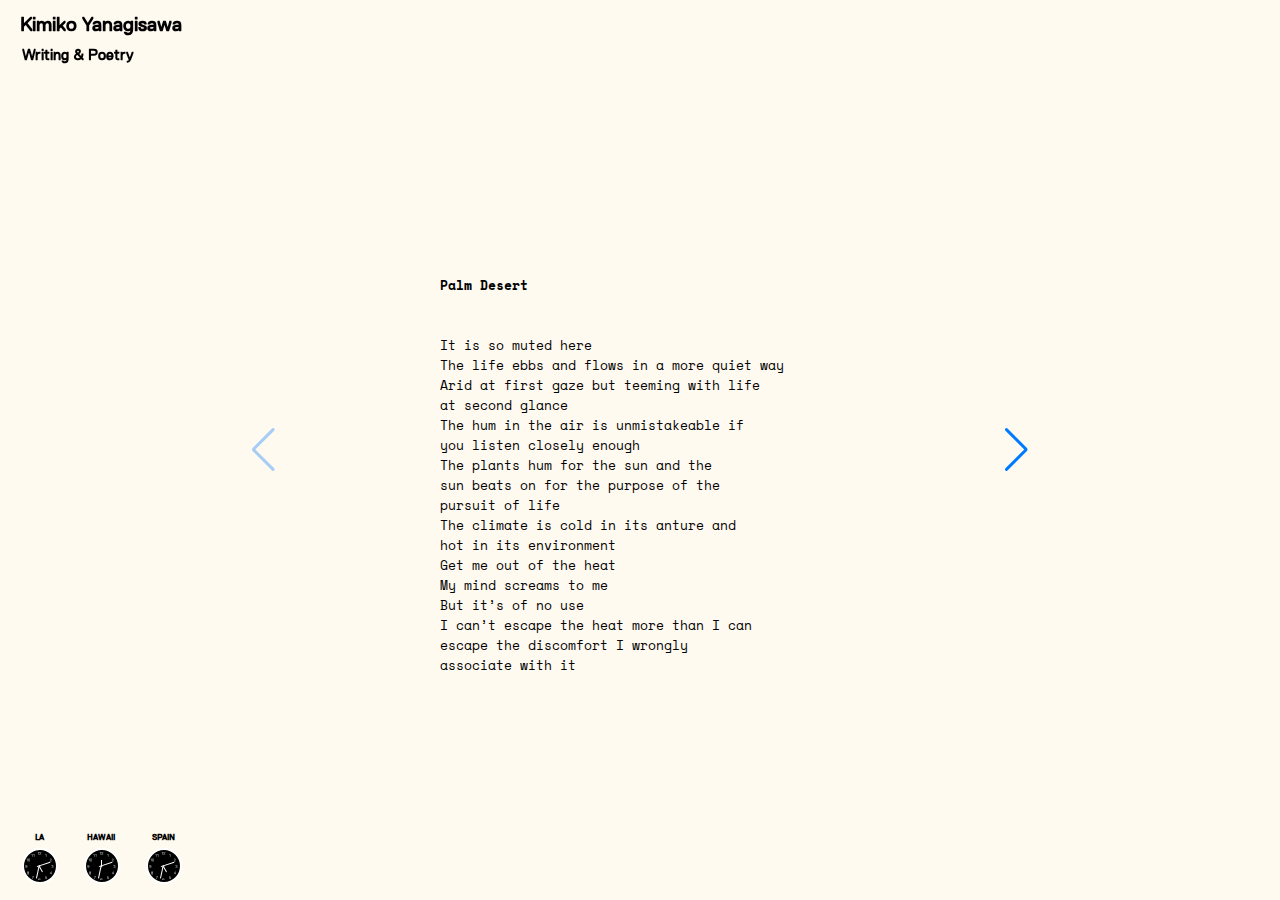
==== index.html @ bc4dc04d "First Commit" ====
<!DOCTYPE html>
<html lang="en">

    <head>

        <title>Kimiko Yanagisawa</title>
        <meta charset="utf-8">
        <meta name="viewport" content="width=device-width, user-scalable=no, minimum-scale=1.0, maximum-scale=1.0">
        <link type="text/css" rel="stylesheet" href="style.css">
        <link rel="icon" type="image/png" href="imgs/plusicon.png">

        <link href="https://fonts.googleapis.com/css2?family=Syne:wght@600&display=swap" rel="stylesheet">
        <script src="https://ajax.googleapis.com/ajax/libs/jquery/3.5.1/jquery.min.js"></script>
        <script src="https://unpkg.com/typewriter-effect@latest/dist/core.js"></script>
        <script src="js/anime.min.js"></script>


        <!-- SLIDER JS-->
        <link rel="stylesheet" href="https://cdn.jsdelivr.net/npm/swiper@11/swiper-bundle.min.css"/>
        <script src="https://cdn.jsdelivr.net/npm/swiper@11/swiper-bundle.min.js"></script>
        
        <link rel="preconnect" href="https://fonts.googleapis.com">
<link rel="preconnect" href="https://fonts.gstatic.com" crossorigin>
<link href="https://fonts.googleapis.com/css2?family=Space+Mono&display=swap" rel="stylesheet">

    </head>

    <body>


        <nav>
            <!-- HOME BUTTON TOP LEFT-->

            <div class="khj">
                <a href="index.html" class="khjbutton"><h1>Kimiko Yanagisawa</h1></a>
                <h2 id="khj">Writing &amp; Poetry</h2>
            </div>

            <!-- NAV LINKS -->
            <div class="links">

                <a href="AboutMe.html"><h2 id="button1">ABOUT ME</h2></a>
                <a href="Essays.html"><h2 id="button2">ESSAYS</h2></a>
                <a href="https://www.instagram.com/kimikowrites/" target="_blank"><h2 id="button3">POEMS</h2 ></a>

            </div>
        </nav>

        <!-- MOBILE NAV-->

        <div class="mobilenav">
            <div class="mobilekhj">
                <a href="index.html" class="khjbutton"><h1>Kimiko Yanagisawa</h1></a>
                <img  class="globeicon" src="https://culturenojhome.files.wordpress.com/2019/04/earth-icon.gif?w=200"><h2 id="mobilekhj">eric joo</h2>
            </div>

            <div class="links">

                <a href="Sketches.html"><h2>DRAWINGS</h2></a>
                <a href="Posters.html"><h2>POSTERS</h2></a>
                <a href=""><h2>ABOUT ME</h2></a>

            </div>

            <div class="plus">
                <h1><span onclick="openNav()">+</span></h1>
            </div>

            <div id="myNav" class="overlay">

                <!-- Button to close the overlay navigation -->
                <a href="javascript:void(0)" class="closebtn" onclick="closeNav()"><h1>x</h1></a>

                <!-- Overlay content -->
                <div class="overlay-content">
                    <div class="whitekhj">
                        <a href="index.html" class="khjbutton"><h1 id="whitekhj">home</h1></a>
                    </div>
                    <br>

                    <a href="Sketches.html">About Me</a>
                    <a href="JM.html">Essays</a>
                    <a href="OHT.html">Poems</a>
                    <a href="CC.html">Instagram</a>
                
                </div>
            </div>
        </div>


        <!-- Slider main container -->
        <!-- Swiper -->
  <div class="swiper">
    <div class="swiper-wrapper">
      <div class="swiper-slide">
          <div class="poem">
          
          <div class="title">Palm Desert</div><br><br>
          
          It is so muted here<br>The life ebbs and flows in a more quiet way<br>Arid at first gaze but teeming with life<br>at second glance<br>The hum in the air is unmistakeable if<br>you listen closely enough<br>The plants hum for the sun and the<br>sun beats on for the purpose of the<br>pursuit of life<br>The climate is cold in its anture and<br>hot in its environment<br>Get me out of the heat<br>My mind screams to me<br>But it’s of no use<br>I can’t escape the heat more than I can<br>escape the discomfort I wrongly<br>associate with it
        
          
          </div>
      </div>
      <div class="swiper-slide">
          <div class="poem">
          
          <div class="title">Difficulty Breathing</div><br><br>
          
         What is this sadness I feel<br>Deep in my heart<br>It hollows me out and resides as a<br>lonely tenant<br><br>I have more than most<br>Less than some<br><br>I see the sadness around me<br>The disparity presses in<br><br>The pressure insurmountable<br>Can it be I wasn’t made for a world<br>such as this<br>Can it be I was meant for something softer<br>A world kinder<br>Lighter
        
          
          </div>
      </div>
      <div class="swiper-slide">
          <div class="poem">
          
          <div class="title">Palm Desert</div><br><br>
          
          It is so muted here<br>The life ebbs and flows in a more quiet way<br>Arid at first gaze but teeming with life<br>at second glance<br>The hum in the air is unmistakeable if<br>you listen closely enough<br>The plants hum for the sun and the<br>sun beats on for the purpose of the<br>pursuit of life<br>The climate is cold in its anture and<br>hot in its environment<br>Get me out of the heat<br>My mind screams to me<br>But it’s of no use<br>I can’t escape the heat more than I can<br>escape the discomfort I wrongly<br>associate with it
        
          
          </div>
      </div>
      <div class="swiper-slide">
          <div class="poem">
          
          <div class="title">Palm Desert</div><br><br>
          
          It is so muted here<br>The life ebbs and flows in a more quiet way<br>Arid at first gaze but teeming with life<br>at second glance<br>The hum in the air is unmistakeable if<br>you listen closely enough<br>The plants hum for the sun and the<br>sun beats on for the purpose of the<br>pursuit of life<br>The climate is cold in its anture and<br>hot in its environment<br>Get me out of the heat<br>My mind screams to me<br>But it’s of no use<br>I can’t escape the heat more than I can<br>escape the discomfort I wrongly<br>associate with it
        
          
          </div>
      </div>
      <div class="swiper-slide">Slide 3</div>
      <div class="swiper-slide">Slide 4</div>
      <div class="swiper-slide">Slide 5</div>
      <div class="swiper-slide">Slide 6</div>
      <div class="swiper-slide">Slide 7</div>
      <div class="swiper-slide">Slide 8</div>
      <div class="swiper-slide">Slide 9</div>
      <div class="swiper-slide">Slide 10</div>
    </div>
    <!-- Add Pagination -->   
    <!-- Add Arrows -->
    <div class="swiper-button-next"></div>
    <div class="swiper-button-prev"></div>
  </div>

        <!--  CLOCK -->
        <section class="cities">

            <div class="clock">
                <h1>LA</h1>
                <analog-clock dark></analog-clock>
            </div>
            <div class="clock">
                <h1>HAWAII</h1>
                <analog-clock offset="-5" dark></analog-clock>
            </div>
            <div class="clock">
                <h1>SPAIN</h1>
                <analog-clock offset="0" dark></analog-clock>
            </div>
        </section>



        <!--  CODE TO RUN LIBRARIES-->

        <script type="module" src="js/clock.js"></script>

        <!-- tilt.js -->
        <script type="text/javascript" src="js/vanilla-tilt.js"></script>
        <script type="text/javascript">

            // CHANGES
            var card = document.querySelectorAll(".card")
            for (var i = 0; i < card.length; i++) {
                card[i].setAttribute("data-tilt", "");
                card[i].setAttribute("data-tilt-reset", "false");
            }

            VanillaTilt.init(card, {
                reverse: true,
                max: 30,
                startX: -0,
                startY: -0,
                speed: 5000,

                scale: 1.010,
                transition: true,
                gyroscope: true,
                gyroscopeMaxAngleX: 20,
                gyroscopeMinAngleX: -20
            });
        </script>

        <script>
            // Reset VanillaTilt

            timeOut = 500; // delay in milliseconds

            $(".container").mouseleave(function () {
                setTimeout(function() {
                    var card = document.querySelectorAll(".card")
                    for (var i = 0; i < card.length; i++) {
                        card[i].vanillaTilt.destroy();
                    }
                    VanillaTilt.init(card, {
                        reverse: true,
                        max: 30,
                        startX: 0,
                        startY: 0,
                        speed: 5000,
                        scale: 1.010,
                        transition: true,
                        gyroscope: true,
                        gyroscopeMaxAngleX: 20,
                        gyroscopeMinAngleX: -20
                    });
                }, timeOut);
            })

        </script>

        <!--  Typewriter.js  -->
        <script>
            var app = document.getElementById('khj');

            var typewriter = new Typewriter(app, {
                loop: true,
                delay: 75,
            });

            typewriter
                .typeString('作家とクリエイター')
                .pauseFor(2500)
                .deleteChars(20)
                .typeString('Writer & Creator')
                .pauseFor(2500)
                .deleteChars(20)
                .start();
        </script>

        <script>
            var app = document.getElementById('mobilekhj');

            var typewriter = new Typewriter(app, {
                loop: true,
                delay: 75,
            });

            typewriter
                .typeString('作家とクリエイター')
                .pauseFor(2500)
                .deleteChars(20)
                .typeString('Writer & Creator')
                .pauseFor(2500)
                .deleteChars(20)
                .start();
        </script>

        <script>
            var slider = document.getElementById("slider");
            var output = document.getElementById("demo");

            output.innerHTML = slider.value; // Display the default slider value
            sliderHandler.apply(slider); // Initialize link's value by calling the handler

            // Update the current slider value (each time you drag the slider handle)
            slider.oninput = sliderHandler;
            function sliderHandler() {
                output.innerHTML = this.value;

                if(this.value==1)
                    $("#scrollimg-container1").css({'display':'block'});
                else if(this.value!=1)
                    $("#scrollimg-container1").css({'display':'none'});

                if(this.value==2)
                    $("#scrollimg-container2").css({'display':'block'});
                else if(this.value!=2)
                    $("#scrollimg-container2").css({'display':'none'});

                if(this.value==3)
                    $("#scrollimg-container3").css({'display':'block'});
                else if(this.value!=3)
                    $("#scrollimg-container3").css({'display':'none'});

                if(this.value==4)
                    $("#scrollimg-container4").css({'display':'block'});
                else if(this.value!=4)
                    $("#scrollimg-container4").css({'display':'none'});

                if(this.value==5)
                    $("#scrollimg-container5").css({'display':'block'});
                else if(this.value!=5)
                    $("#scrollimg-container5").css({'display':'none'});

                if(this.value==6)
                    $("#scrollimg-container6").css({'display':'block'});
                else if(this.value!=6)
                    $("#scrollimg-container6").css({'display':'none'});

                if(this.value==7)
                    $("#scrollimg-container7").css({'display':'block'});
                else if(this.value!=7)
                    $("#scrollimg-container7").css({'display':'none'});

                if(this.value==8)
                    $("#scrollimg-container8").css({'display':'block'});
                else if(this.value!=8)
                    $("#scrollimg-container8").css({'display':'none'});

                if(this.value==9)
                    $("#scrollimg-container9").css({'display':'block'});
                else if(this.value!=9)
                    $("#scrollimg-container9").css({'display':'none'});

            }

        </script>

        <script>
            /* Open */
            function openNav() {
                document.getElementById("myNav").style.display = "block";
            }

            /* Close */
            function closeNav() {
                document.getElementById("myNav").style.display = "none";
            }
        </script>

        <script>
            var swiper = new Swiper('.swiper', {
                
      spaceBetween: 30,
      pagination: {
        el: '.swiper-pagination',
        clickable: true,
      },
                navigation: {
        nextEl: '.swiper-button-next',
        prevEl: '.swiper-button-prev',
      },
 
                
    });
        </script>

    </body>

</html>
---- style.css ----
@font-face {
    font-family: Juliette;
    src: url(./fonts/Juliette.otf);
}

@font-face {
    font-family: JulietteReg;
    src: url(./fonts/Juliette-Regular.otf);
}

@font-face {
    font-family: Graphik;
    src: url(./fonts/Graphik.otf);
}

@font-face {
    font-family: GraphikBold;
    src: url(./fonts/Graphik-Bold.otf);
}

@font-face {
    font-family: Apercu;
    src: url(./fonts/Apercu.otf);
}

@font-face {
    font-family: Altima;
    src: url(./fonts/Altima.otf);
}

@font-face {
    font-family: FF7;
    src: url(./fonts/Final_Fantasy_VII.ttf);
}

@font-face {
    font-family: ReplicaReg;
    src: url(./fonts/Replica-Regular.otf);
}

@font-face {
    font-family: ReplicaBold;
    src: url(./fonts/Replica-Bold.otf);
}

html{

}

body{
    overflow: hidden;
    margin: 0;
    padding: 0;
    background-color: floralwhite;
}

nav{
    display: block;
}

@media all and (max-width: 800px) {
    nav{
        display: none;
    }
}

.mobilenav{
    display: none;
}

@media all and (max-width: 800px) {
    .mobilenav{
        display: block;
    }
}

.projectkhj{
    display: none;
    position: fixed;
    left: 20px;
    top: 13px;
    z-index: 10000;
}

@media all and (max-width: 800px) {
    .projectkhj{
        display: block;
    }
}

.projectkhj a{
    text-decoration: none;
}

.projectkhj h1{
    color: black;
    font-family: ReplicaReg;
    font-size: 35px;
    margin: 0px;
    padding: 0px;
}

.mobilekhj{
    display: none;
    position: fixed;
    left: 20px;
    top: 13px;
    z-index: 10000;
    width: 370px;
}

@media all and (max-width: 800px) {
    .mobilekhj{
        display: block;
    }
}

#mobilekhj{
    position: absolute;
    top: 53px;
    margin-left: 23px;
}

.mobilekhj a{
    text-decoration: none;
}

.mobilekhj h1{
    color: black;
    font-family: ReplicaReg;
    font-size: 30px;
    margin: 0px;
    padding: 0px;
}

.mobilekhj h2{
    color: black;
    font-family: ReplicaReg;
    font-size: 13px;
    margin: 0px;
    padding: 0px;
}

.whitekhj{
    position: absolute;
    left: 20px;
    top: -57px;
}

.whitekhj h1{
    color: white;
    font-family: ReplicaReg;
    font-size: 35px;
    margin: 0px;
    padding: 0px;
}

#khj{
    margin-top: 10px;
    margin-left: 2px;
}

.globeicon{
    position: absolute;
    left: 2px;
    top: 62px;
    width: 15px;
}


@media all and (max-width: 800px) {
    .globeicon{
        top: 53px;
    }
}

.khj{
    position: fixed;
    left: 20px;
    top: 12px;
    z-index: 10000;
}

.khj a{
    text-decoration: none;
}

.khj h1{
    color: black;
    font-family: ReplicaReg;
    font-size: 20px;
    margin: 0px;
    padding: 0px;
}

.khj h2{
    color: black;
    font-family: ReplicaReg;
    font-size: 15px;
    margin: 0px;
    padding: 0px;
}

.links{
    position: fixed;
    left: -252px;
    top: 90px;
    text-decoration: none;
    text-align: left;
    z-index: 100;

}

@media all and (max-width: 800px) {
    .links{


    }
}

.links a{
    text-decoration: none;

}

.links h2{
    border: 1px solid black;
    padding: 5px 5px;
    border-radius: 10px;
    color: black;
    font-family: ReplicaReg;
    font-size: 12.5px;
    line-height: 11px;
    text-align: center;
}

.links h2:hover{
    background-color: black;
    color: white;
}

.plus{
    display: block;
    position: fixed;
    right: 20px;
    top: 20px;
    text-decoration: none;
    text-align: right;
    z-index: 10000;
}

.plus img{
    width: 100%;
    height: 100%;
    object-fit: cover;
    animation: 5s rotate linear infinite;
}

.plus h1{
    color: black;
    font-family: ReplicaReg;
    font-size: 40px;
    margin: 0px;
    padding: 0px;
    line-height: 25px;
    cursor: pointer;
}

@keyframes rotate {
    0% {
        transform: rotate(0deg);
    }
    100% {
        transform: rotate(-360deg);
    }
}

.formcontainer{
    position: absolute;
    top: px;
    width: 200px;
    left: 0px;
    z-index: 10;
    padding: 20px;
}

@media all and (max-width: 800px) {
    .formcontainer{
        display: none;
    }
}

/* Style inputs with type="text", select elements and textareas */
input[type=text], select, textarea {

    width: 200px; /* Full width */
    padding: 12px; /* Some padding */ 
    border: none;
    box-sizing: border-box; /* Make sure that padding and width stays in place */
    margin-bottom: 16px; /* Bottom margin */
    resize: none;
    font-family: apercu;
    border-radius: 20px 0px 0px 0px;
}

/* Style the submit button with a specific background color etc */
input[type=submit] {
    border: none;
    background-color: orangered;
    color: white;
    padding: 6px 10px;
    border-radius: 50px;
    cursor: pointer;
    font-family: apercu;
}

/* When moving the mouse over the submit button, add a darker green color */
input[type=submit]:hover {
    background-color: black;
}

.container{
    height: 100vh;
    width: calc(100vh);
    position: absolute;
    right: 0px;
    bottom: 0px;
    background-color: black;
    overflow: hidden;
}


@media all and (max-width: 800px) {
    .container{
        width: 100vw;
        height: 100vw;
        bottom: 0px;
        left: 0px;
    }
}

.notcontainer{
    height: 100vh;
    width: calc(100vh/3);
    position: absolute;
    right: 100vh;
    bottom: 0px;
    background-color: black;
}

@media all and (max-width: 800px) {
    .notcontainer{

        width: 100vw;
        height: calc(100vw / 3);
        bottom: 100vw;
        left: 0px;

    }
}

.notcard{
    float: left;
    box-sizing: border-box;
    background-color: floralwhite;
    width: calc(100vh / 3);
    height: calc(100vh / 3);
    transition: .25s;
    border-radius: 0px 18px 18px 0px;
}

@media all and (max-width: 800px) {
    .notcard{

        width: calc(100vw / 3);
        height: calc(100vw / 3);
        border-radius: 0px 0px 15px 15px;
    }
}

.card{
    float: left;
    box-sizing: border-box;
    background-color: floralwhite;
    width: calc(100vh / 3);
    height: calc(100vh / 3);
    transition: .25s;
    border-radius: 18px;
    /*
    display: flex;
    justify-content: center;
    */
    transform-style: preserve-3d;
    transform-origin: center;

    animation: .4s cardanim ease-in;

}


@media all and (max-width: 800px) {
    .card{
        border-radius: 15px;
        width: calc(100vw / 3);
        height: calc(100vw / 3);
        animation: none;
    }
}

@keyframes cardanim {
    0% {
        transform: scale(0.5);
        border-radius: 200px;
    }
    100% {
        transform: scale(1);
        border-radius: 18px;
    }
}

.card:hover {

}

.OHTbutton:hover + .OHT {
    display: block;
}

.CCbutton:hover + .CC {
    display: block;
}

.SVAbutton:hover + .SVA {
    display: block;
}

.AGbutton:hover + .AG {
    display: block;
}

.TCbutton:hover + .TC {
    display: block;
}

.Posterbutton:hover + .Poster {
    display: block;
}

.khjbutton:hover + .Profile {
    display: block;
}

.Sketchbutton:hover + .Sketch {
    display: block;
}

.extrasbutton:hover + .extras {
    display: block;
}


.card img{
    position: relative;
    left: 50%;
    top: 50%;
    transform: translate(-50%, -50%) translateZ(0px);
    width: 50%;
    height: 50%;
    object-fit: cover;

}

@media all and (max-width: 800px) {
    .card img{
        width: 60%;
        height: 60%;
    }
}

.hiddencontainer{
    display: block;
    position: fixed;
    z-index: 1000;
    width: 25vw;
    top: 20px;
    left: 20px;
    animation: .5s imgopacity ease;
    background-color: floralwhite;

}

@media all and (max-width: 800px) {
    .hiddencontainer img{
        display: none;
    }
}

@media all and (max-width: 800px) {
    .hiddencontainer h3{
        display: none;
    }
}

.OHT{
    display: none;
}

.CC{
    display: none;
}

.SVA{
    display: none;
}

.AG{
    display: none;
}

.TC{
    display: none;
}

.Poster{
    display: none;
}

.Profile{
    display: none;
}

.Sketch{
    display: none;
}

.extras{
    display: none;
}

@keyframes imgopacity {
    0% {
        opacity: 0;
    }
    100% {
        opacity: 1;
    }
}

.hiddencontainer img{
    width: 100%;
    height: 100%;
    object-fit: cover;
}

.hiddencontainer h3{
    margin: 5px 0px;
    padding: 0px;
    font-family: Apercu;
    font-size: 12.5px;
    line-height: 20px;
    color: black;
}

.overlay { 
    display: none;
    height: 100%;
    width: 100%;
    position: fixed; 
    z-index: 100000; 
    left: 0;
    top: 0;
    background-color: black; 
    overflow-x: hidden; 
    transition: 1s; 

}

/* Position the content inside the overlay */
.overlay-content {
    position: relative;
    top: 60px; 
    text-align: left; 
    margin-top: 0px; 
    padding: 0px 20px 0px 20px;
}

.overlay .overlay-content a {
    padding: 10px 0px;
    text-decoration: none;
    font-family: ReplicaReg;
    font-size: 24px;
    color: white;
    display: block;
}


.overlay a:hover, .overlay a:focus {
    color: #f1f1f1;
}


.overlay .closebtn {
    position: absolute;
    top: 20px;
    right: 22px;
    padding: 0px;
    text-decoration: none;
}

.overlay .closebtn h1{
    color: white;
    font-family: ReplicaReg;
    font-size: 35px;
    margin: 0px;
    padding: 0px;
    line-height: 25px;
    cursor: pointer;

}

.nextprev{


}

@media all and (max-width: 800px) {
    .nextprev{
        display: none;
    }
}

.next{
    position: absolute;
    top: 0px;
    left: 47px;

}

.next a{
    text-decoration: none;
}

.next h1{
    font-family: ReplicaReg;
    font-size: 40px;
    color: black;
    line-height: 0px;

}

.prev{
    position: fixed;
    bottom: 5px;
    left: 15px;

}

.prev a{
    text-decoration: none;
}

.prev h1{
    font-family: ReplicaReg;
    font-size: 40px;
    color: black;
    line-height: 0px;

}

.next: hover{
    animation: .5s bounce infinite;
    transform: scaleX(2);
}

.prev: hover{
    animation: .5s bounce infinite;
}


@keyframes bounce{

    0%{
        transform: translateY(0px);
    }

    100%{
        transform: translateY(50px);
    }

}

.bgoverlay{
    position: absolute; left: 0px; width: 100%; height: 100%; background-color: white; z-index: 10000000;
}


.anim-container{
    position: absolute; 
    left: 20px;
    bottom: 150px;
    height: 335px;
    width: 200px;
    margin: 0px;
    padding: 0px;
    overflow: hidden;

}

.scrollimg-container{

    background: transparent;
    display: none;
    position: absolute;
    bottom: 35px;


}

#scrollimg1{
    width: 80%;
    height: 80%;
    object-fit: contain;


}


.slidecontainer{

    display: block;
    width: 280px;
    height: 30px;
    position: absolute;

    bottom: 0px;
    margin: 0 auto;


}

.slidercss{
    -webkit-appearance: none;  /* Override default CSS styles */
    appearance: none;
    width: 155px;
    height: 20px;
    background: black;
    border-radius: 50px;
    margin: 0px;
    padding: 3px;
}

.slidercss:hover{
    opacity: 1;
}

.slidercss::-webkit-slider-thumb {
    -webkit-appearance: none;
    appearance: none;
    width: 15px;
    height: 15px;
    color: white;
    background-color: white;
    border-radius: 40px;
    cursor: pointer;
    transition: .3s;
}

.slidercss::-moz-range-thumb {
    width: 15px;
    height: 15px;
    color: white;
    background: white;
    border-radius: 40px;
    cursor: pointer;
    transition: 0.3s;
}

#demo{ color: transparent; }






section {

    position: absolute;
    left: 21.5px;
    bottom: 20px;
    display: grid;
    grid-template-columns: 1fr 1fr 1fr;
    padding: 0em;

}

section h1{
    font-family: ReplicaBold;
    font-size: 8px;
    color: black;
    margin-left: 3px;
}

.clock {
    justify-self: center;
    text-align: center;
    margin-right: 30px;


}

analog-clock {
    width: 2rem;
    height: 2rem;

}

#button1{

    animation: buttonanim .5s ease-out;
    animation-fill-mode: forwards;
}

#button2{

    animation: buttonanim .5s ease-out;
    animation-fill-mode: forwards;
    animation-delay: .1s;
}

#button3{

    animation: buttonanim .5s ease-out;
    animation-fill-mode: forwards;
    animation-delay: .2s;
}

#button4{

    animation: buttonanim .5s ease-out;
    animation-fill-mode: forwards;
    animation-delay: .3s;
}

#button5{

    animation: buttonanim .5s ease-out;
    animation-fill-mode: forwards;
    animation-delay: .4s;
}

@keyframes buttonanim {
    from {transform: translateX(0px)}
    to {transform: translateX(272px)}
}



html,
body {
    position: relative;
    height: 100%;
}

body {

    margin: 0;
    padding: 0;
}

.swiper {
    position: relative;
    top: 50%;
    transform: translateY(-50%);

    width: 800px;
    height: 450px;
}


@media all and (max-width: 800px) {
    .swiper{
        width: 400px;
        height: 450px;;
    }
}

.swiper-slide {

    text-align: center;
    font-family: space mono;
    font-size: 13px;
       background-color: floralwhite;

    /* Center slide text vertically */
    display: -webkit-box;
    display: -ms-flexbox;
    display: -webkit-flex;
    display: flex;
    -webkit-box-pack: center;
    -ms-flex-pack: center;
    -webkit-justify-content: center;
    justify-content: center;
    -webkit-box-align: center;
    -ms-flex-align: center;
    -webkit-align-items: center;
    align-items: center;
}

@media all and (max-width: 800px) {
    .swiper-slide{
        font-size: 10px;
        line-height: 16px;
    }
}

.poem{
    text-align: left;
    width: 50%;
    margin: auto;
    margin-top: 50px;
   
}

@media all and (max-width: 800px) {
    .poem{
      width: 70%;
    }
}

.title{
    font-weight: bold;
}

.swiper-button-prev {
    color: #000; 
}

.swiper-button-next {
    color: #000; 
}

.swiper-slider [class^="swiper-button-"]::after{
    font-size: 100px;
}
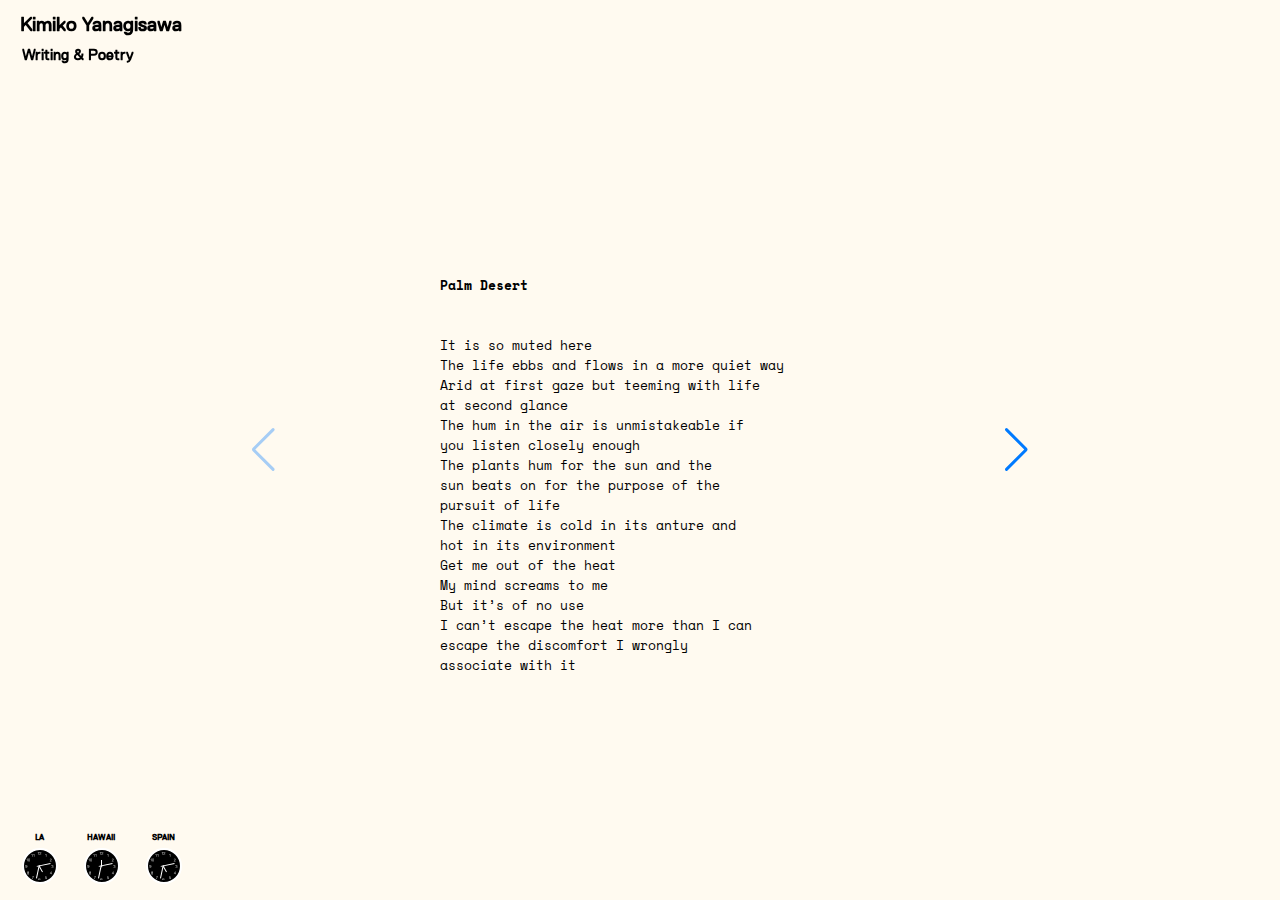
==== commit 5627586c: "autoplay" ====
--- a/index.html
+++ b/index.html
@@ -234,10 +234,10 @@
             });
 
             typewriter
-                .typeString('作家とクリエイター')
+                .typeString('Writings & Poems')
                 .pauseFor(2500)
                 .deleteChars(20)
-                .typeString('Writer & Creator')
+                .typeString('Creative Ideas & Design')
                 .pauseFor(2500)
                 .deleteChars(20)
                 .start();
@@ -346,6 +346,10 @@
         nextEl: '.swiper-button-next',
         prevEl: '.swiper-button-prev',
       },
+                autoplay: {
+        delay: 8000,
+        disableOnInteraction: false,
+      },
  
                 
     });
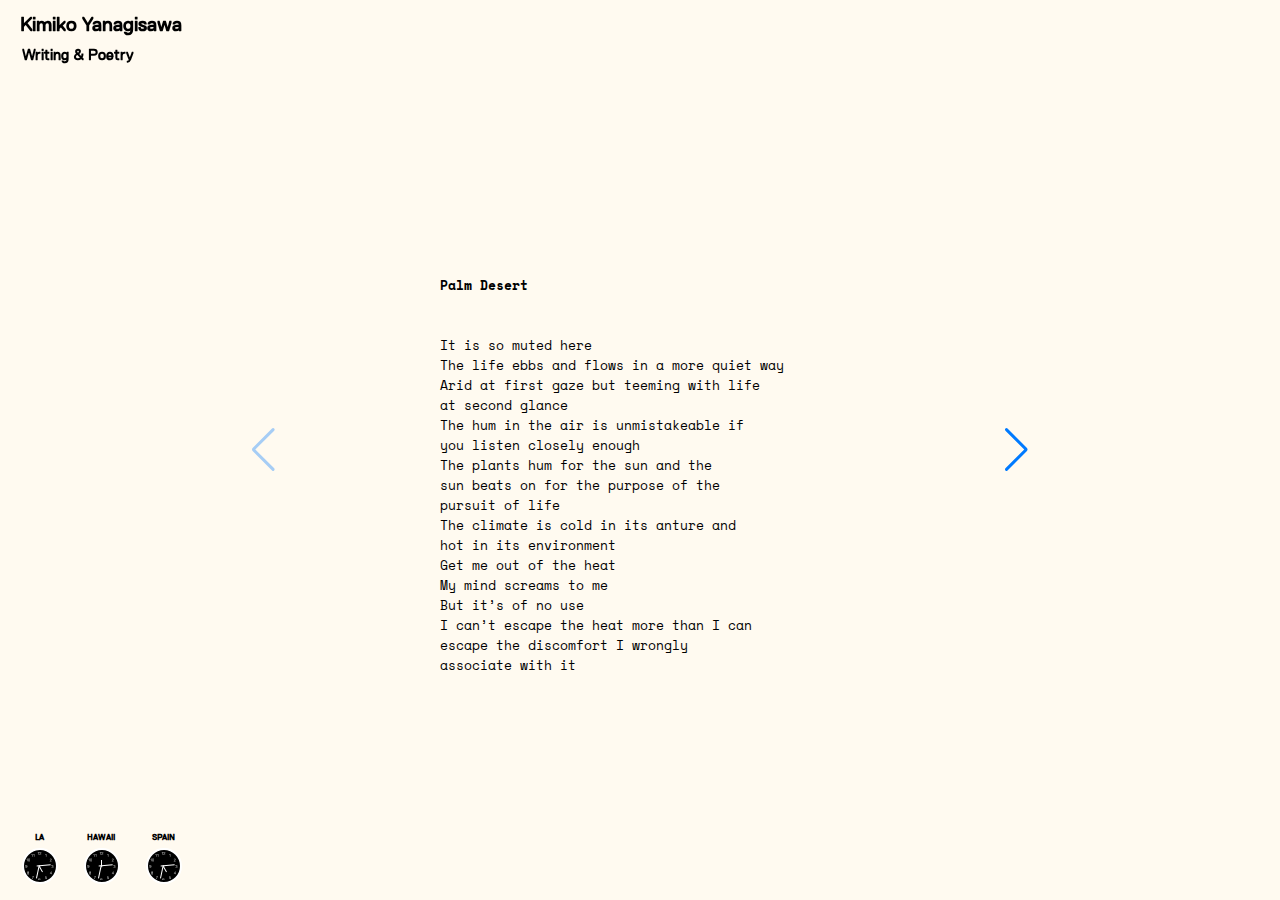
==== commit 058279d9: "Update index.html" ====
--- a/index.html
+++ b/index.html
@@ -3,7 +3,7 @@
 
     <head>
 
-        <title>Kimiko Yanagisawa</title>
+        <title>blah</title>
         <meta charset="utf-8">
         <meta name="viewport" content="width=device-width, user-scalable=no, minimum-scale=1.0, maximum-scale=1.0">
         <link type="text/css" rel="stylesheet" href="style.css">
@@ -357,4 +357,4 @@
 
     </body>
 
-</html>+</html>
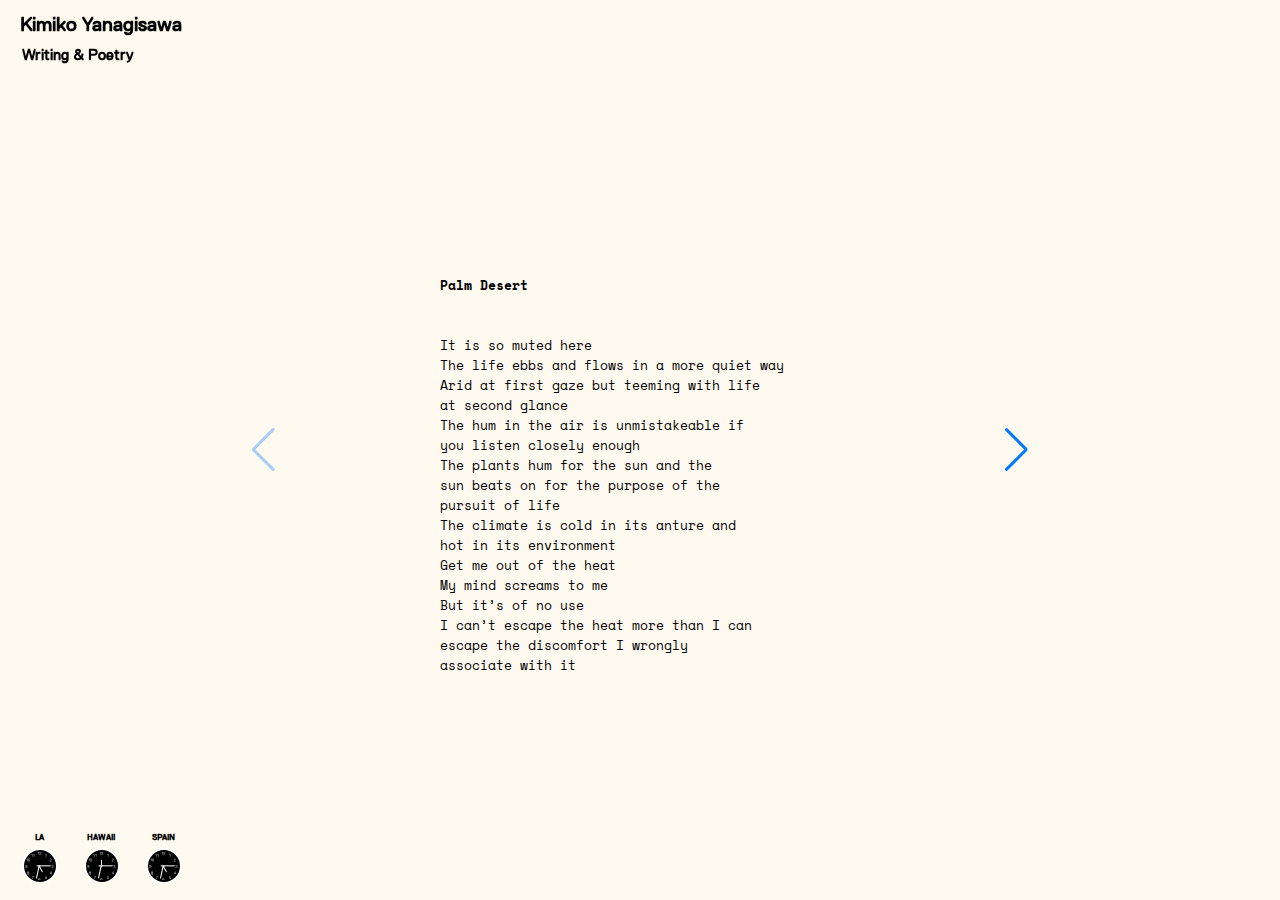
==== commit 0e3104d1: "Update index.html" ====
--- a/index.html
+++ b/index.html
@@ -3,7 +3,7 @@
 
     <head>
 
-        <title>blah</title>
+        <title>Kimiko Writes</title>
         <meta charset="utf-8">
         <meta name="viewport" content="width=device-width, user-scalable=no, minimum-scale=1.0, maximum-scale=1.0">
         <link type="text/css" rel="stylesheet" href="style.css">
